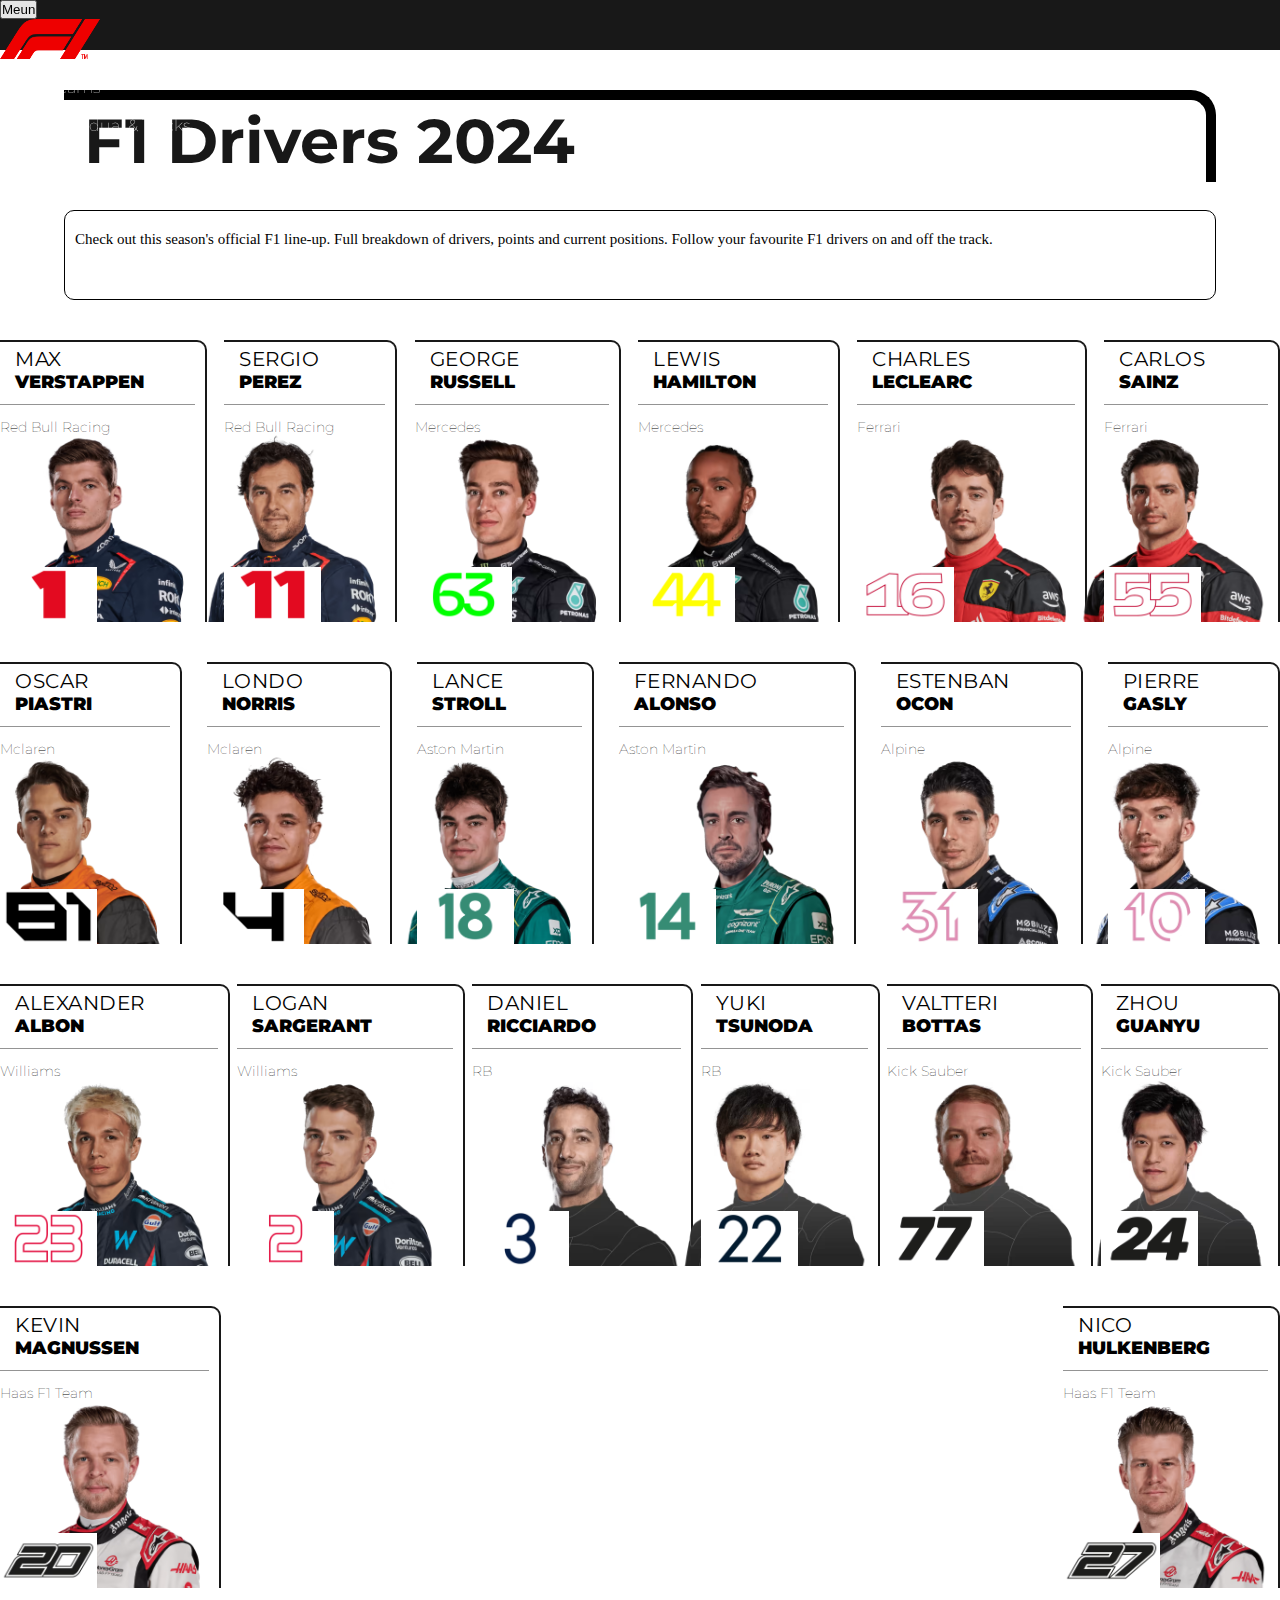
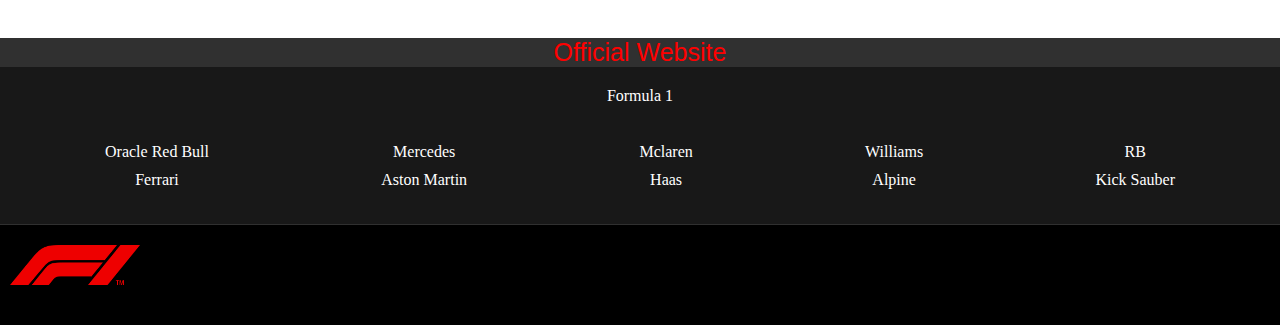
==== Drivers.html @ dd9cee36 "Add files via upload" ====
<!DOCTYPE html>
<html lang="en">
<head>
    <meta charset="UTF-8">
    <meta name="viewport" content="width=device-width, initial-scale=1.0">
    <!-- Bootstrap -->
    <link href="https://cdn.jsdelivr.net/npm/bootstrap@5.3.2/dist/css/bootstrap.min.css" rel="stylesheet" integrity="sha384-T3c6CoIi6uLrA9TneNEoa7RxnatzjcDSCmG1MXxSR1GAsXEV/Dwwykc2MPK8M2HN" crossorigin="anonymous">
    <script src="https://cdn.jsdelivr.net/npm/bootstrap@5.3.2/dist/js/bootstrap.bundle.min.js" integrity="sha384-C6RzsynM9kWDrMNeT87bh95OGNyZPhcTNXj1NW7RuBCsyN/o0jlpcV8Qyq46cDfL" crossorigin="anonymous"></script>
    <!-- css -->
    <link rel="stylesheet" href="CSS/driver.css">
    <title>F1 Drivers</title>
</head>
<body>
  <!-- navbar -->
  <nav id="navbar" class="navbar navbar-expand-lg position-fixed p-0">
        <div class="container-fluid">
          <button class="navbar-toggler" type="button" data-bs-toggle="collapse" data-bs-target="#navbarSupportedContent" aria-controls="navbarSupportedContent" aria-expanded="false" aria-label="Toggle navigation">
            <span class="Menu ms-0 ">Meun</span>
          </button>
          <a href="#" class="navbar-logo">
            <img src="IMG/logo3.png" alt="">
          </a>
          <div class="collapse navbar-collapse" id="navbarSupportedContent">
            <div class="navbar-item">
              <ul class="navbar-nav me-auto mb-2 mb-lg-0">
                <li class="nav-home">
                  <a class="nav-link " aria-current="page" href="index.html">Home</a>
                </li>
                <li class="nav-item">
                  <a class="nav-link"  href="team.html">Teams</a>
                </li>
                <li class="nav-item">
                  <a class="nav-link"  href="Home.html">Drivers</a>
                </li>
                <li class="nav-item">
                  <a class="nav-link" id="alert" href="#">Schedual & Tracks</a>
                </li>
              </ul>
            </div>
          </div>
        </div>
    </nav>  
  <!--  -->
  <div class="box-header">
    <h1 class="h1-header">F1 Drivers 2024</h1>
  </div>
  <div class="container-info">
    <div class="row">
      <div class="col-12 col-md-9 col-lg-8 col-xl-6">
        <p>
          Check out this season's official F1 line-up. Full breakdown of drivers, points and 
          current positions. Follow your favourite F1 drivers on and off the track.
        </p>
      </div>
    </div>
  </div>
  <!--  -->
  <div class="container driver">
    <div class="row">
      <!-- 1 -->
      <div class="col-12 col-md-6 col-lg-4 col-xl-3 small-box">
        <a class="link" href="">
          <div class="f1-border">
            <div class="container">
              <div class="row item-wrapper">
                <div class="name-driver ">
                  <span class="d-block text-top">Max</span>
                  <span class="d-block text-bottom">VERSTAPPEN</span>
                </div>
                <!-- <div class="flag ">
                  <img src="IMG/flagmax.avif" alt="flag">
                </div> -->
              </div>
            </div>
            <p class="p-text">
              Red Bull Racing
            </p>
            <div class="image">
              <div class="image-driver">
                <img src="IMG/driver1.avif" alt="">
              </div>
              <div class="image-number">
                <img src="IMG/number1.avif" alt="">
              </div>
            </div>
          </div>
        </a>
      </div>
      <!-- 2 -->
      <div class="col-12 col-md-6 col-lg-4 col-xl-3 small-box">
        <a class="link" href="">
          <div class="f1-border">
            <div class="container">
              <div class="row item-wrapper">
                <div class="name-driver ">
                  <span class="d-block text-top">Sergio</span>
                  <span class="d-block text-bottom">perez</span>
                </div>
                <!-- <div class="flag ">
                  <img src="IMG/flagmax.avif" alt="flag">
                </div> -->
              </div>
            </div>
            <p class="p-text">
              Red Bull Racing
            </p>
            <div class="image">
              <div class="image-driver">
                <img src="IMG/driver2.avif" alt="">
              </div>
              <div class="image-number">
                <img src="IMG/number2.avif" alt="">
              </div>
            </div>
          </div>
        </a>
      </div>
      <!-- 3 -->
      <div class="col-12 col-md-6 col-lg-4 col-xl-3 small-box">
        <a class="link" href="">
          <div class="f1-border">
            <div class="container">
              <div class="row item-wrapper">
                <div class="name-driver ">
                  <span class="d-block text-top">george</span>
                  <span class="d-block text-bottom">russell</span>
                </div>
                <!-- <div class="flag ">
                  <img src="IMG/flagmax.avif" alt="flag">
                </div> -->
              </div>
            </div>
            <p class="p-text">
              Mercedes
            </p>
            <div class="image">
              <div class="image-driver">
                <img src="IMG/driver3.avif" alt="">
              </div>
              <div class="image-number">
                <img src="IMG/number3.avif" alt="">
              </div>
            </div>
          </div>
        </a>
      </div>
      <!-- 4 -->
      <div class="col-12 col-md-6 col-lg-4 col-xl-3 small-box">
        <a class="link" href="">
          <div class="f1-border">
            <div class="container">
              <div class="row item-wrapper">
                <div class="name-driver ">
                  <span class="d-block text-top">Lewis</span>
                  <span class="d-block text-bottom">hamilton</span>
                </div>
                <!-- <div class="flag ">
                  <img src="IMG/flagmax.avif" alt="flag">
                </div> -->
              </div>
            </div>
            <p class="p-text">
              Mercedes
            </p>
            <div class="image">
              <div class="image-driver">
                <img src="IMG/driver4.avif" alt="">
              </div>
              <div class="image-number">
                <img src="IMG/number4.avif" alt="">
              </div>
            </div>
          </div>
        </a>
      </div>
      <!-- 5 -->
      <div class="col-12 col-md-6 col-lg-4 col-xl-3 small-box">
        <a class="link" href="">
          <div class="f1-border">
            <div class="container">
              <div class="row item-wrapper">
                <div class="name-driver ">
                  <span class="d-block text-top">charles</span>
                  <span class="d-block text-bottom">leclearc</span>
                </div>
                <!-- <div class="flag ">
                  <img src="IMG/flagmax.avif" alt="flag">
                </div> -->
              </div>
            </div>
            <p class="p-text">
              Ferrari
            </p>
            <div class="image">
              <div class="image-driver">
                <img src="IMG/driver5.avif" alt="">
              </div>
              <div class="image-number">
                <img src="IMG/number5.avif" alt="">
              </div>
            </div>
          </div>
        </a>
      </div>
      <!-- 6 -->
      <div class="col-12 col-md-6 col-lg-4 col-xl-3 small-box">
        <a class="link" href="">
          <div class="f1-border">
            <div class="container">
              <div class="row item-wrapper">
                <div class="name-driver ">
                  <span class="d-block text-top">Carlos</span>
                  <span class="d-block text-bottom">Sainz</span>
                </div>
                <!-- <div class="flag ">
                  <img src="IMG/flagmax.avif" alt="flag">
                </div> -->
              </div>
            </div>
            <p class="p-text">
              Ferrari
            </p>
            <div class="image">
              <div class="image-driver">
                <img src="IMG/driver6.avif" alt="">
              </div>
              <div class="image-number">
                <img src="IMG/number6.avif" alt="">
              </div>
            </div>
          </div>
        </a>
      </div>
      <!-- 7 -->
      <div class="col-12 col-md-6 col-lg-4 col-xl-3 small-box">
        <a class="link" href="">
          <div class="f1-border">
            <div class="container">
              <div class="row item-wrapper">
                <div class="name-driver ">
                  <span class="d-block text-top">Oscar</span>
                  <span class="d-block text-bottom">piastri</span>
                </div>
                <!-- <div class="flag ">
                  <img src="IMG/flagmax.avif" alt="flag">
                </div> -->
              </div>
            </div>
            <p class="p-text">
              Mclaren
            </p>
            <div class="image">
              <div class="image-driver">
                <img src="IMG/driver7.avif" alt="">
              </div>
              <div class="image-number">
                <img src="IMG/number7.avif" alt="">
              </div>
            </div>
          </div>
        </a>
      </div>
      <!-- 8 -->
      <div class="col-12 col-md-6 col-lg-4 col-xl-3 small-box">
        <a class="link" href="">
          <div class="f1-border">
            <div class="container">
              <div class="row item-wrapper">
                <div class="name-driver ">
                  <span class="d-block text-top">Londo</span>
                  <span class="d-block text-bottom">norris</span>
                </div>
                <!-- <div class="flag ">
                  <img src="IMG/flagmax.avif" alt="flag">
                </div> -->
              </div>
            </div>
            <p class="p-text">
              Mclaren
            </p>
            <div class="image">
              <div class="image-driver">
                <img src="IMG/driver8.avif" alt="">
              </div>
              <div class="image-number">
                <img src="IMG/number8.avif" alt="">
              </div>
            </div>
          </div>
        </a>
      </div>
      <!-- 9 -->
      <div class="col-12 col-md-6 col-lg-4 col-xl-3 small-box">
        <a class="link" href="">
          <div class="f1-border">
            <div class="container">
              <div class="row item-wrapper">
                <div class="name-driver ">
                  <span class="d-block text-top">Lance</span>
                  <span class="d-block text-bottom">stroll</span>
                </div>
                <!-- <div class="flag ">
                  <img src="IMG/flagmax.avif" alt="flag">
                </div> -->
              </div>
            </div>
            <p class="p-text">
              Aston Martin
            </p>
            <div class="image">
              <div class="image-driver">
                <img src="IMG/driver9.avif" alt="">
              </div>
              <div class="image-number">
                <img src="IMG/number9.avif" alt="">
              </div>
            </div>
          </div>
        </a>
      </div>
      <!-- 10 -->
      <div class="col-12 col-md-6 col-lg-4 col-xl-3 small-box">
        <a class="link" href="">
          <div class="f1-border">
            <div class="container">
              <div class="row item-wrapper">
                <div class="name-driver ">
                  <span class="d-block text-top">Fernando</span>
                  <span class="d-block text-bottom">Alonso</span>
                </div>
                <!-- <div class="flag ">
                  <img src="IMG/flagmax.avif" alt="flag">
                </div> -->
              </div>
            </div>
            <p class="p-text">
              Aston Martin
            </p>
            <div class="image">
              <div class="image-driver">
                <img src="IMG/driver10.avif" alt="">
              </div>
              <div class="image-number">
                <img src="IMG/number10.avif" alt="">
              </div>
            </div>
          </div>
        </a>
      </div>
      <!-- 11 -->
      <div class="col-12 col-md-6 col-lg-4 col-xl-3 small-box">
        <a class="link" href="">
          <div class="f1-border">
            <div class="container">
              <div class="row item-wrapper">
                <div class="name-driver ">
                  <span class="d-block text-top">estenban</span>
                  <span class="d-block text-bottom">Ocon</span>
                </div>
                <!-- <div class="flag ">
                  <img src="IMG/flagmax.avif" alt="flag">
                </div> -->
              </div>
            </div>
            <p class="p-text">
              Alpine
            </p>
            <div class="image">
              <div class="image-driver">
                <img src="IMG/driver11.avif" alt="">
              </div>
              <div class="image-number">
                <img src="IMG/number11.avif" alt="">
              </div>
            </div>
          </div>
        </a>
      </div>
      <!-- 12 --> 
      <div class="col-12 col-md-6 col-lg-4 col-xl-3 small-box">
        <a class="link" href="">
          <div class="f1-border">
            <div class="container">
              <div class="row item-wrapper">
                <div class="name-driver ">
                  <span class="d-block text-top">pierre</span>
                  <span class="d-block text-bottom">gasly</span>
                </div>
                <!-- <div class="flag ">
                  <img src="IMG/flagmax.avif" alt="flag">
                </div> -->
              </div>
            </div>
            <p class="p-text">
              Alpine
            </p>
            <div class="image">
              <div class="image-driver">
                <img src="IMG/driver12.avif" alt="">
              </div>
              <div class="image-number">
                <img src="IMG/number12.avif" alt="">
              </div>
            </div>
          </div>
        </a>
      </div>
      <!-- 13 -->
      <div class="col-12 col-md-6 col-lg-4 col-xl-3 small-box">
        <a class="link" href="">
        <div class="f1-border">
          <div class="container">
            <div class="row item-wrapper">
              <div class="name-driver ">
                <span class="d-block text-top">Alexander</span>
                <span class="d-block text-bottom">albon</span>
              </div>
              <!-- <div class="flag ">
                <img src="IMG/flagmax.avif" alt="flag">
              </div> -->
            </div>
          </div>
          <p class="p-text">
            Williams
          </p>
          <div class="image">
            <div class="image-driver">
              <img src="IMG/driver13.avif" alt="">
            </div>
            <div class="image-number">
              <img src="IMG/number13.avif" alt="">
            </div>
          </div>
        </div>
      </a>
    </div>
    <!-- 14 -->
      <div class="col-12 col-md-6 col-lg-4 col-xl-3 small-box">
        <a class="link" href="">
          <div class="f1-border">
            <div class="container">
              <div class="row item-wrapper">
                <div class="name-driver ">
                  <span class="d-block text-top">Logan</span>
                  <span class="d-block text-bottom">sargerant</span>
                </div>
                <!-- <div class="flag ">
                  <img src="IMG/flagmax.avif" alt="flag">
                </div> -->
              </div>
            </div>
            <p class="p-text">
              Williams
            </p>
            <div class="image">
              <div class="image-driver">
                <img src="IMG/driver14.avif" alt="">
              </div>
              <div class="image-number">
                <img src="IMG/number14.avif" alt="">
              </div>
            </div>
          </div>
        </a>
      </div>
      <!-- 15 -->
      <div class="col-12 col-md-6 col-lg-4 col-xl-3 small-box">
        <a class="link" href="">
          <div class="f1-border">
            <div class="container">
              <div class="row item-wrapper">
                <div class="name-driver ">
                  <span class="d-block text-top">Daniel</span>
                  <span class="d-block text-bottom">Ricciardo</span>
                </div>
                <!-- <div class="flag ">
                  <img src="IMG/flagmax.avif" alt="flag">
                </div> -->
              </div>
            </div>
            <p class="p-text">
              RB
            </p>
            <div class="image">
              <div class="image-driver">
                <img src="IMG/driver15.avif" alt="">
              </div>
              <div class="image-number">
                <img src="IMG/number15.avif" alt="">
              </div>
            </div>
          </div>
        </a>
      </div>
      <!-- 16 -->
      <div class="col-12 col-md-6 col-lg-4 col-xl-3 small-box">
        <a class="link" href="">
          <div class="f1-border">
            <div class="container">
              <div class="row item-wrapper">
                <div class="name-driver ">
                  <span class="d-block text-top">Yuki</span>
                  <span class="d-block text-bottom">Tsunoda</span>
                </div>
                <!-- <div class="flag ">
                  <img src="IMG/flagmax.avif" alt="flag">
                </div> -->
              </div>
            </div>
            <p class="p-text">
              RB
            </p>
            <div class="image">
              <div class="image-driver">
                <img src="IMG/driver16.avif" alt="">
              </div>
              <div class="image-number">
                <img src="IMG/number16.avif" alt="">
              </div>
            </div>
          </div>
        </a>
      </div>
      <!-- 17 -->
      <div class="col-12 col-md-6 col-lg-4 col-xl-3 small-box">
        <a class="link" href="">
          <div class="f1-border">
            <div class="container">
              <div class="row item-wrapper">
                <div class="name-driver ">
                  <span class="d-block text-top">Valtteri</span>
                  <span class="d-block text-bottom">Bottas</span>
                </div>
                <!-- <div class="flag ">
                  <img src="IMG/flagmax.avif" alt="flag">
                </div> -->
              </div>
            </div>
            <p class="p-text">
              Kick Sauber
            </p>
            <div class="image">
              <div class="image-driver">
                <img src="IMG/driver17.avif" alt="">
              </div>
              <div class="image-number">
                <img src="IMG/number17.avif" alt="">
              </div>
            </div>
          </div>
        </a>
      </div>
      <!-- 18 -->
      <div class="col-12 col-md-6 col-lg-4 col-xl-3 small-box">
        <a class="link" href="">
          <div class="f1-border">
            <div class="container">
              <div class="row item-wrapper">
                <div class="name-driver ">
                  <span class="d-block text-top">Zhou</span>
                  <span class="d-block text-bottom">Guanyu</span>
                </div>
                <!-- <div class="flag ">
                  <img src="IMG/flagmax.avif" alt="flag">
                </div> -->
              </div>
            </div>
            <p class="p-text">
              Kick Sauber
            </p>
            <div class="image">
              <div class="image-driver">
                <img src="IMG/driver18.avif" alt="">
              </div>
              <div class="image-number">
                <img src="IMG/number18.avif" alt="">
              </div>
            </div>
          </div>
        </a>
      </div>
      <!-- 19 -->
      <div class="col-12 col-md-6 col-lg-4 col-xl-3 small-box">
        <a class="link" href="">
          <div class="f1-border">
            <div class="container">
              <div class="row item-wrapper">
                <div class="name-driver ">
                  <span class="d-block text-top">Kevin</span>
                  <span class="d-block text-bottom">Magnussen</span>
                </div>
                <!-- <div class="flag ">
                  <img src="IMG/flagmax.avif" alt="flag">
                </div> -->
              </div>
            </div>
            <p class="p-text">
              Haas F1 Team
            </p>
            <div class="image">
              <div class="image-driver">
                <img src="IMG/driver19.avif" alt="">
              </div>
              <div class="image-number">
                <img src="IMG/number19.avif" alt="">
              </div>
            </div>
          </div>
        </a>
      </div>
      <!-- 20 -->
      <div class="col-12 col-md-6 col-lg-4 col-xl-3 small-box">
        <a class="link" href="">
          <div class="f1-border">
            <div class="container">
              <div class="row item-wrapper">
                <div class="name-driver ">
                  <span class="d-block text-top">Nico</span>
                  <span class="d-block text-bottom">Hulkenberg</span>
                </div>
                <!-- <div class="flag ">
                  <img src="IMG/flagmax.avif" alt="flag">
                </div> -->
              </div>
            </div>
            <p class="p-text">
              Haas F1 Team
            </p>
            <div class="image">
              <div class="image-driver">
                <img src="IMG/driver20.avif" alt="">
              </div>
              <div class="image-number">
                <img src="IMG/number20.avif" alt="">
              </div>
            </div>
          </div>
        </a>
      </div>
    </div>
  </div>
<!-- footer -->
<div class="footer">
  <div class="main-link">
    <p>Official Website</p>
    <a class="footer-link" href="https://www.formula1.com/en.html" target="_blank">Formula 1</a>
  </div>
  <div class="footer-content">
    <div class="footer-small-content small-footer-left col-lg-2 " >
      <a class="footer-link d-block" href="https://www.redbullracing.com/int-en" target="_blank">Oracle Red Bull</a>
      <a class="footer-link d-block" href="https://www.ferrari.com/en-EN" target="_blank">Ferrari</a>
    </div>
    <div class="footer-small-content col-lg-2 ">
      <a class="footer-link d-block" href="https://www.mercedesamgf1.com" target="_blank">Mercedes</a>
      <a class="footer-link d-block" href="https://www.astonmartinf1.com/en-GB/" target="_blank">Aston Martin</a>
    </div>
    <div class="footer-small-content col-lg-2 ">
      <a class="footer-link d-block" href="https://www.mclaren.com/racing/" target="_blank">Mclaren</a>
      <a class="footer-link d-block" href="https://www.haasf1team.com" target="_blank">Haas</a>
    </div>
    <div class="footer-small-content col-lg-2 ">
      <a class="footer-link d-block" href="https://www.williamsf1.com" target="_blank">Williams</a>
      <a class="footer-link d-block" href="https://www.alpine-cars.co.uk/formula-1/f1-team.html" target="_blank">Alpine</a>
    </div>
    <div class="footer-small-content small-footer-right col-lg-2 ">
      <a class="footer-link d-block" href="" target="_blank">RB</a>
      <a class="footer-link d-block" href="" target="_blank">Kick Sauber</a>
    </div>
  </div>
  <div class="contact-me">
    <div class="bottom-logo">
          <img src="IMG/logo3.png" alt="">
    </div>
  </div>
</div>
</body>
<script src="JS/index.js"></script>
</html>
---- CSS/driver.css ----
@import url('https://fonts.googleapis.com/css2?family=Montserrat:wght@300&display=swap');
*{
    margin: 0;
    padding: 0;
    box-sizing: border-box;
    /* font-family: 'Montserrat', sans-serif; */
}
:root{
    --font-family: 'DM Sans', sans-serif;
    --normal-font:20px
}
.navbar{
    background-color: #181818;
    width: 100%;
    height: 50px;
    top: 0;
    z-index: 1
}
.navbar .navbar-logo img{
    width: 100px;
    height: 40px;
    margin-right: 20px;
}
.navbar-item .nav-link{
    margin-left: 50px; 
    /* background-color: blue; */
    font-size: 16px;
    color: white;
    font-family: 'Montserrat', sans-serif;
    font-weight:lighter;
}
.navbar-search a{
    /* background-color: antiquewhite; */
    margin-right: 10px;
    color: white;
    text-decoration: none;
    position: fixed;
    top: 10px; 
    right: 30px;
    font-family: 'Montserrat', sans-serif;
    font-weight:lighter;
}
/* Add this CSS to your existing styles */
.navbar {
    position: fixed;
    top: 0;
    width: 100%;
    transition: top 0.3s;
}
.hidden {
    top: -100px;
}
/* header */
.box-header{
    width: 90%;
    height: 100px;
    /* background-color: aqua; */
    margin: 90px auto 20px;
}
.h1-header{
    color: #181818;
    font-size: 62px;
    line-height: 62px;
    font-weight: bolder;
    font-family: 'Montserrat', sans-serif;
    padding: 10px 20px ;
    border-top: 10px solid black ;
    border-top-right-radius: 25px;
    border-right: 10px solid black ;
}
.container-info{
    width: 90%;
    height: 90px; 
    /* background-color: aqua; */
    margin: auto;
    border: 0.5px solid black;
    border-radius: 10px;
}
.container-info p{
    padding: 20px 20px;
    font-size: 15px;
    font-weight: 200;
}
/*  */
.link{
    display: block;
}
a{
    text-decoration: none;
    color: black;
}
.container {
    width: 100%; 
    /* background-color: aqua; */
    padding-right: 10px;
    padding-left: 10px;
    margin-right: auto;
    margin-left: auto;
}
.row{
    display: flex;
    flex-wrap: wrap;
    justify-content: space-between;
    align-items: center;
    margin-right: -10px;
    margin-left: -10px;
    
}
.item-wrapper{
    border-bottom: 1px solid #949494;
    padding-bottom: 10px;
}
.f1-border{
    border-right: 2px solid #181818;
    border-top: 2px solid #181818;
    border-top-right-radius: 10px;
    padding-top: 10px;
    padding-right: 10px;
    margin-top: 40px;
    transition: 0.5s;
}
.small-box:hover .f1-border{
    margin-top: 20px;
    padding-top: 30px;
    transition: 0.5s;
    border-color: red;
}
.image{
    height: 167px;
    position: relative;
    text-align: right;
}
.image-driver{
    height: 192px;
    overflow: hidden;
    position: absolute;
    right: 0;
    top: -25px;
    width: 192px;
}
.image-number{
    background-color: #fff;
    bottom: 0;
    left: 0;
    height: 55px;
    overflow: hidden;
    position: absolute;
    width: 97px;
}
img{
    display: block;
    width: 100%;
    height: auto;
}
.name-driver{
    padding-left: 15px;
    position: relative;
    width: 50%;
}
.text-top{
    font-family:  'Montserrat', sans-serif;
    font-size: 20px;
    line-height: 15px;
    letter-spacing: 0.5px;
    font-weight: 400;
    text-transform: uppercase;
}
.text-bottom{
    font-family:  'Montserrat', sans-serif;
    font-weight: 900;
    font-size: 18px;
    line-height: 24px;
    text-transform: uppercase;
}
p{
    margin-top: 0;
    margin-bottom: 20px;
}
.p-text{
    padding-top:15px ;
    font-family:  'Montserrat', sans-serif;
    font-size: 14px;
    font-weight: 100;
    line-height: 15px;
    letter-spacing: 0.5;
}
/* .flag{
    border-radius: 5px;
    border: 1px solid #949498;
    height: 32px;
    overflow: hidden;
    width: 50px;
    padding-left: 10px;
}
.flag img{
    
    width: 100%;
    height: 100%;
    object-fit: cover;
} */
/* footer */
.footer {
    margin-top: 50px;
    width: 100%;
    /* height: 100vh; */
    background-color: chartreuse;
}
.main-link{
    width: 100%;
    height: 80px;
    background-color: #181818;
    text-align: center;
    align-items: center;
}
.main-link p{
    color: red;
    font-size: 25px;
    background-color: #303030;
    font-family: var(--font-family);
}
.footer-link{
    text-decoration: none;
    color: white;
    padding: 5px;
}
.footer-link:hover{
    color: red;
}
.footer-content{
    width: 100%;
    /* height: 140px; */
    display: flex;
    justify-content: space-between;
    background-color: #181818;
    border-bottom: 1px solid #303030;
}
.footer-small-content{
    /* width: 17%;
    height: 120px; */
    /* background-color: red; */
    display: flex;
    flex-direction: column;
    align-items: center;
    margin: 10px 0 10px;
    padding: 10px 0 20px;
}
.small-footer-left{
    margin-left: 100px;
}
.small-footer-right{
    margin-right: 100px;
}
/* contact */
.contact-me{
    width: 100%;
    height: 100px;
    background-color: #000000;
}
.bottom-logo img{
    width: 140px;
    height: 60px;
    padding-top: 20px;
    padding-left: 10px;
}
/* for phone */
@media (max-width: 576px) {
    .navbar-toggler{
    background-color:#181818;
    }
    .navbar-toggler span{
    color: white;
    }
    .navbar-logo, .navbar-toggler{
    margin-top: 10px;
    }
    .navbar-collapse{
    background-color: #303030;
    border-radius: 10px;
    }
    .nav-link{
    color: #000000;
    }
    .box-header{
    width: 90%;
    height: 50px;
    /* background-color: aqua; */
     margin: 90px auto 20px;
    }
    .h1-header{
    color: #181818;
    font-size: 40px;
    line-height: 40px;
    font-weight: 800;
    font-style: normal;
    }
    .small-footer-left, .small-footer-right{
        margin-left: 10px;
    }
    .footer-small-content{
        display: flex;
        flex-direction: column;
        align-items: center;
        margin: 10px 0 10px;
        padding: 10px 0 20px;
    }
}
/* // Small devices (landscape phones, 576px and up) */
@media (min-width: 576px) and (max-width:767px){ 
    .navbar-toggler{
    background-color:#181818;
    }
    .navbar-toggler span{
    color: white;
    }
    .navbar-logo, .navbar-toggler{
    margin-top: 9px;
    
    }
    .navbar-collapse{
    background-color: #303030;
    border-radius: 10px;
    }
    .nav-link{
    color: #000000;
    }
    .h1-header{
    font-size: 50px;
    }
    .small-footer-left, .small-footer-right{
        margin-left: 10px;
    }
    .footer-small-content{
        display: flex;
        flex-direction: column;
        align-items: center;
        margin: 10px 0 10px;
        padding: 10px 0 20px;
    }
}

/* // Medium devices (tablets, 768px and up) */
@media (min-width: 768px) and (max-width:991px){
   .navbar-toggler{
    background-color:#181818;
   }
   .navbar-toggler span{
    color: white;
   }
   .navbar-logo, .navbar-toggler{
    margin-top: 9px;
   }
   .navbar-collapse{
    background-color: #303030;
    border-radius: 10px;
   }
   .nav-link{
    color: #000000;
   }
}
/* // Large devices (desktops, 992px and up) */
@media (min-width: 992px) and (max-width:1199px){ 
   
}
/* // X-Large devices (large desktops, 1200px and up) */
@media (min-width: 1200px) { 
    
 }

/* // XX-Large devices (larger desktops, 1400px and up) */
@media (min-width: 1400px) { 
    
 }
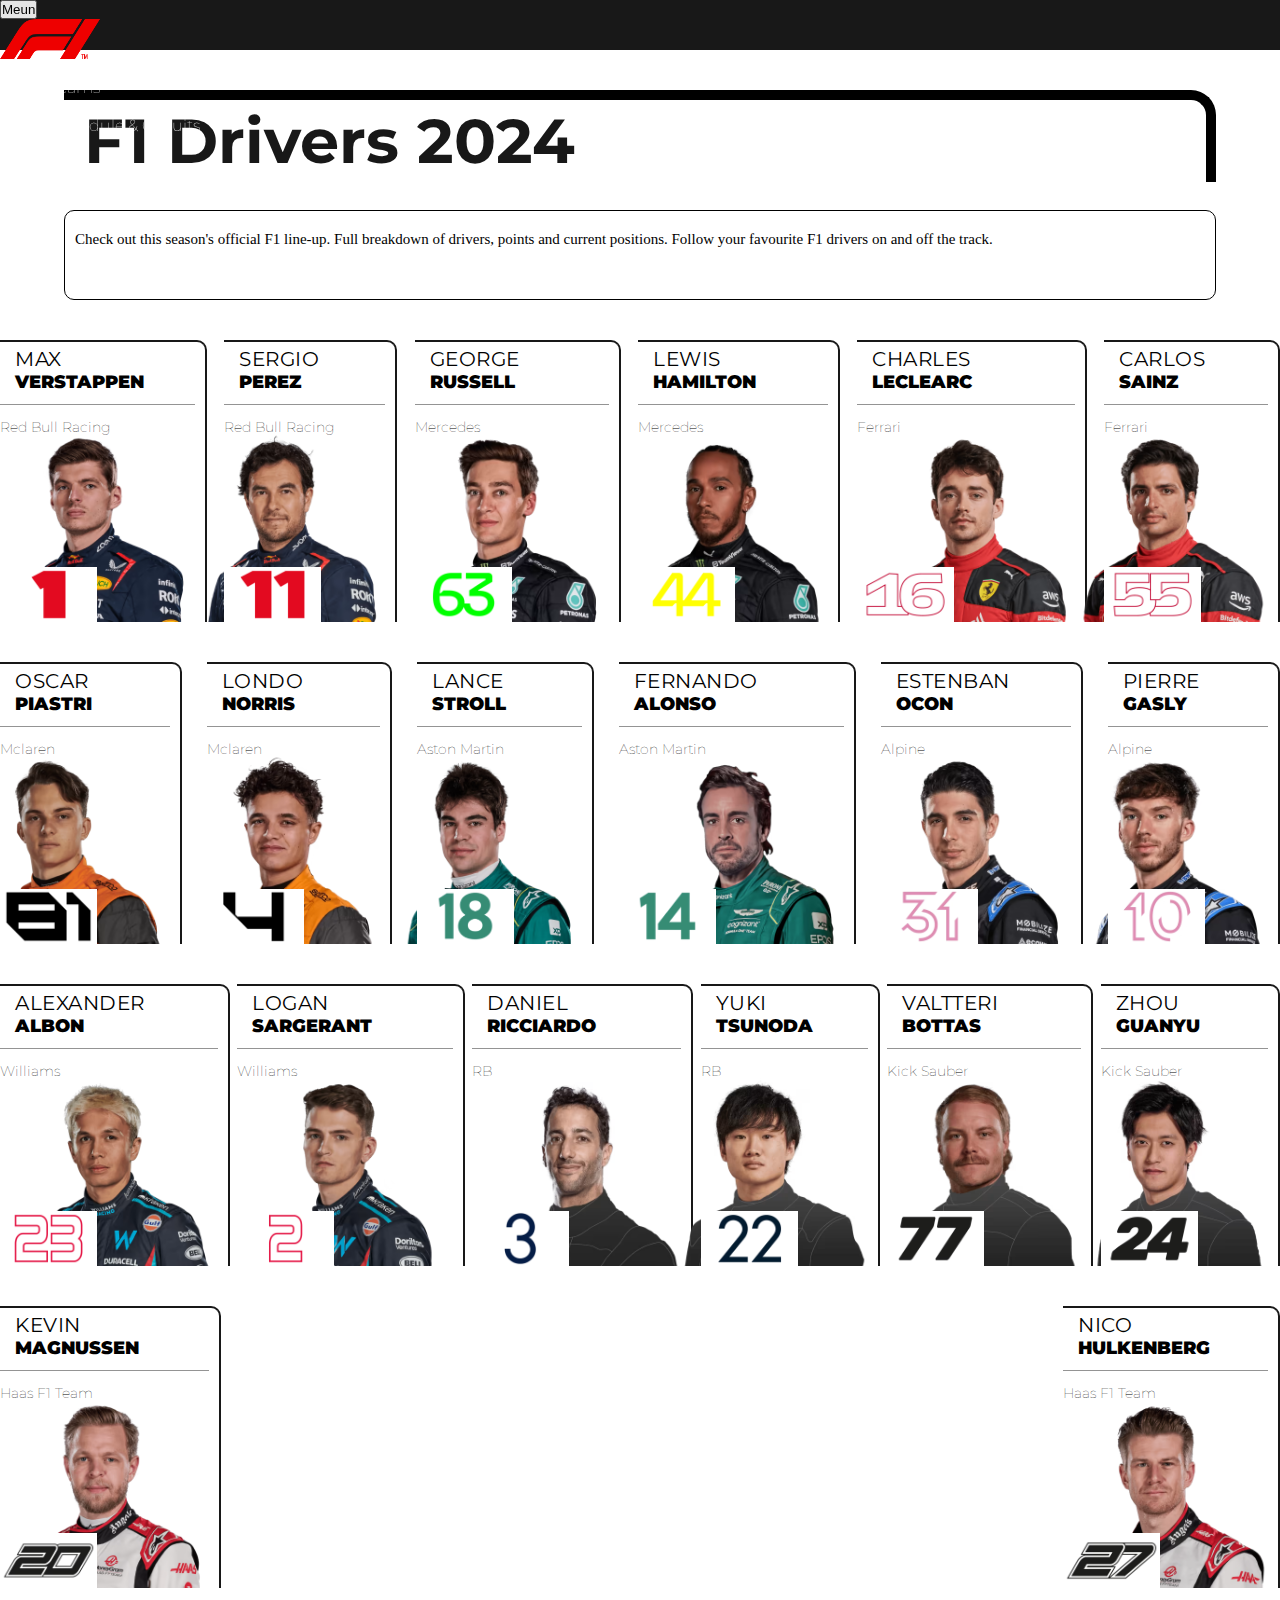
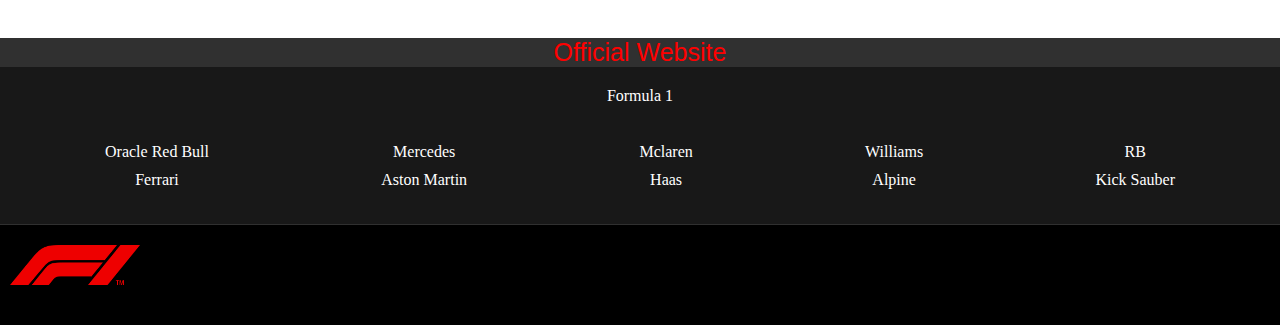
==== commit 4b9bcb47: "Update Drivers.html" ====
--- a/Drivers.html
+++ b/Drivers.html
@@ -8,6 +8,7 @@
     <script src="https://cdn.jsdelivr.net/npm/bootstrap@5.3.2/dist/js/bootstrap.bundle.min.js" integrity="sha384-C6RzsynM9kWDrMNeT87bh95OGNyZPhcTNXj1NW7RuBCsyN/o0jlpcV8Qyq46cDfL" crossorigin="anonymous"></script>
     <!-- css -->
     <link rel="stylesheet" href="CSS/driver.css">
+    <link rel="icon" type="IMG" href="IMG/icon.png">
     <title>F1 Drivers</title>
 </head>
 <body>
@@ -33,7 +34,7 @@
                   <a class="nav-link"  href="Home.html">Drivers</a>
                 </li>
                 <li class="nav-item">
-                  <a class="nav-link" id="alert" href="#">Schedual & Tracks</a>
+                  <a class="nav-link" id="alert" href="#">Schedule & Circuits</a>
                 </li>
               </ul>
             </div>
@@ -675,4 +676,4 @@
 </div>
 </body>
 <script src="JS/index.js"></script>
-</html>+</html>
--- a/CSS/driver.css
+++ b/CSS/driver.css
@@ -284,14 +284,24 @@
     width: 90%;
     height: 50px;
     /* background-color: aqua; */
-     margin: 90px auto 20px;
+    margin: 90px auto 20px;
     }
     .h1-header{
     color: #181818;
-    font-size: 40px;
-    line-height: 40px;
+    font-size: 30px;
+    line-height: 30px;
     font-weight: 800;
     font-style: normal;
+    }
+    .h1-header{
+    border-top: 5px solid black ;
+    border-top-right-radius: 25px;
+    border-right: 5px solid black ;
+    }
+    .container-info p{
+    padding: 20px 20px;
+    font-size: 12px;
+    font-weight: 200;
     }
     .small-footer-left, .small-footer-right{
         margin-left: 10px;
@@ -369,4 +379,4 @@
 /* // XX-Large devices (larger desktops, 1400px and up) */
 @media (min-width: 1400px) { 
     
- }+ }
